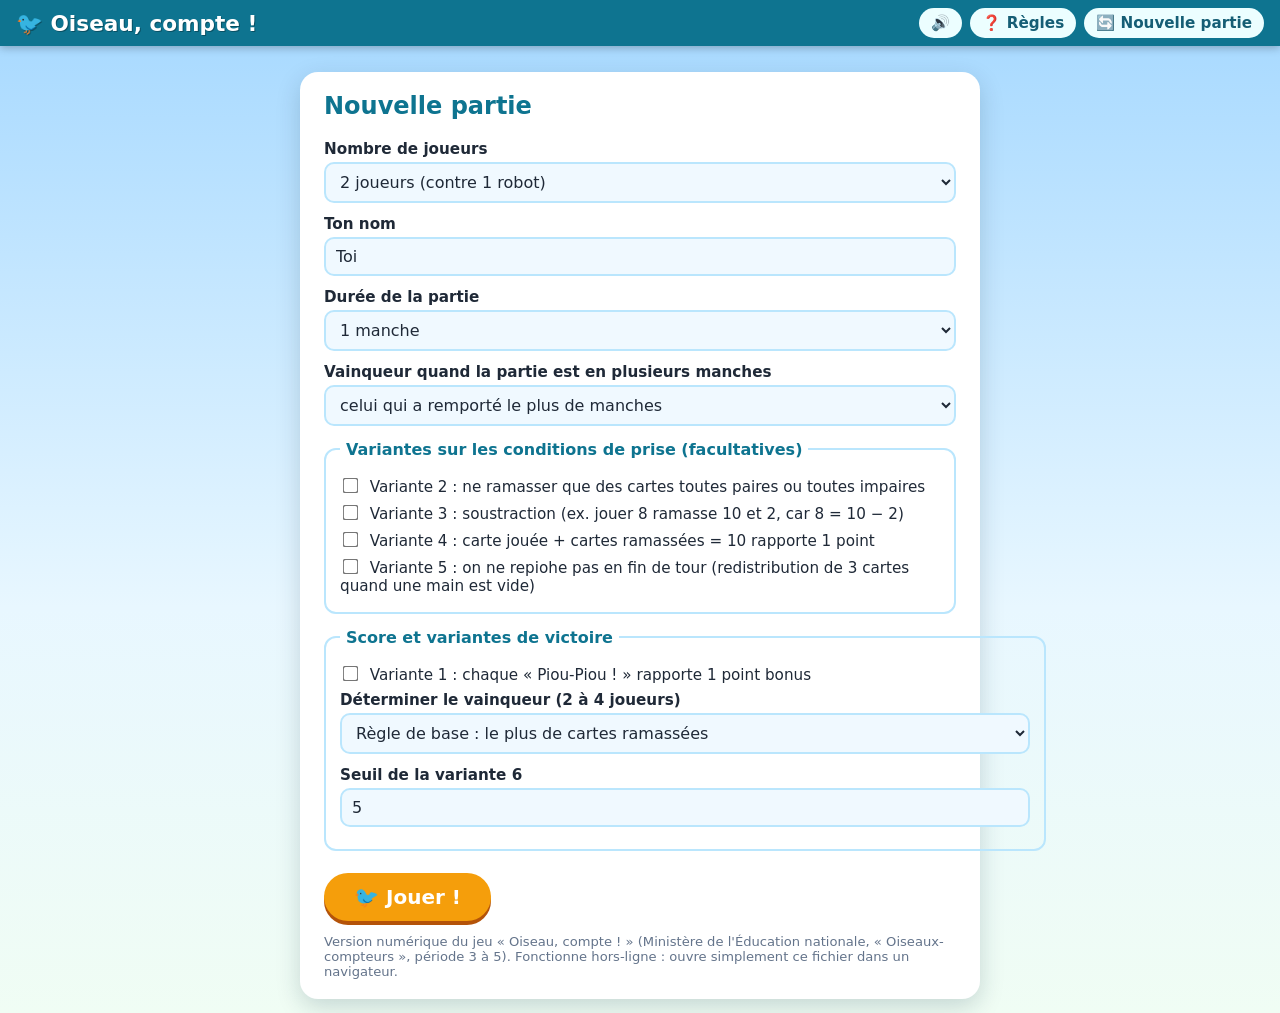
==== index.html @ 96b295ea "Ajout du jeu numérique « Oiseau, compte ! » (version web autonome) - index.html/style.css/ui.js : in" ====
<!DOCTYPE html>
<html lang="fr">
<head>
<meta charset="utf-8">
<meta name="viewport" content="width=device-width, initial-scale=1">
<title>Oiseau, compte ! — version numérique</title>
<link rel="icon" href="data:image/svg+xml,%3Csvg xmlns='http://www.w3.org/2000/svg' viewBox='0 0 100 100'%3E%3Ctext y='.9em' font-size='90'%3E%F0%9F%90%A6%3C/text%3E%3C/svg%3E">
<link rel="stylesheet" href="style.css">
</head>
<body>

<header id="topbar">
  <h1>🐦 Oiseau, compte !</h1>
  <div class="top-actions">
    <button id="btn-sound" class="chip-btn" title="Activer / couper le son">🔊</button>
    <button id="btn-rules" class="chip-btn" title="Afficher les règles du jeu">❓ Règles</button>
    <button id="btn-new" class="chip-btn" title="Retour au menu">🔄 Nouvelle partie</button>
  </div>
</header>

<main id="app">

  <!-- ============ Menu de configuration ============ -->
  <section id="screen-menu" class="screen">
    <div class="panel menu-panel">
      <h2>Nouvelle partie</h2>

      <div class="field">
        <label for="cfg-players">Nombre de joueurs</label>
        <select id="cfg-players">
          <option value="1">1 joueur — défi « Piou-Piou ! » (solo)</option>
          <option value="2" selected>2 joueurs (contre 1 robot)</option>
          <option value="3">3 joueurs (contre 2 robots)</option>
          <option value="4">4 joueurs (contre 3 robots)</option>
        </select>
      </div>

      <div class="field">
        <label for="cfg-name">Ton nom</label>
        <input id="cfg-name" type="text" value="Toi" maxlength="16" autocomplete="off">
      </div>

      <div class="field" id="field-rounds">
        <label for="cfg-rounds">Durée de la partie</label>
        <select id="cfg-rounds">
          <option value="1" selected>1 manche</option>
          <option value="3">3 manches</option>
          <option value="5">5 manches</option>
        </select>
      </div>

      <div class="field" id="field-matchmode">
        <label for="cfg-matchmode">Vainqueur quand la partie est en plusieurs manches</label>
        <select id="cfg-matchmode">
          <option value="manches" selected>celui qui a remporté le plus de manches</option>
          <option value="cumul">celui qui a le plus de points au total (cumul des manches)</option>
        </select>
      </div>

      <fieldset>
        <legend>Variantes sur les conditions de prise (facultatives)</legend>
        <label class="check"><input type="checkbox" id="v-parity"> Variante 2 : ne ramasser que des cartes toutes paires ou toutes impaires</label>
        <label class="check"><input type="checkbox" id="v-sub"> Variante 3 : soustraction (ex. jouer 8 ramasse 10 et 2, car 8 = 10 − 2)</label>
        <label class="check"><input type="checkbox" id="v-comp10"> Variante 4 : carte jouée + cartes ramassées = 10 rapporte 1 point</label>
        <label class="check"><input type="checkbox" id="v-nodraw"> Variante 5 : on ne repiohe pas en fin de tour (redistribution de 3 cartes quand une main est vide)</label>
      </fieldset>

      <fieldset>
        <legend>Score et variantes de victoire</legend>
        <label class="check"><input type="checkbox" id="v-pioupoint"> Variante 1 : chaque « Piou-Piou ! » rapporte 1 point bonus</label>
        <div class="field" id="field-scoring">
          <label for="cfg-scoring">Déterminer le vainqueur (2 à 4 joueurs)</label>
          <select id="cfg-scoring">
            <option value="cards" selected>Règle de base : le plus de cartes ramassées</option>
            <option value="le5">Variante 6 : le plus de cartes de valeur inférieure ou égale au seuil</option>
            <option value="piles10">Variante 7 : le plus de piles de cartes dont la somme vaut 10</option>
            <option value="sum">Variante 8 : la plus grande somme des valeurs ramassées</option>
            <option value="suite">Variante 9a : la plus grande suite (toutes couleurs confondues)</option>
            <option value="suiteMono">Variante 9b : la plus grande suite de cartes de même couleur</option>
            <option value="points10">Variante 10 : 1 point par paire de même valeur + 1 point par couleur majoritaire</option>
            <option value="pointsCarres">Variante 10 enrichie : 1 / 4 / 9 / 16 points (seule, paire, brelan, carré)</option>
          </select>
        </div>
        <div class="field" id="field-seuil" hidden>
          <label for="cfg-seuil">Seuil de la variante 6</label>
          <input id="cfg-seuil" type="number" min="1" max="10" value="5">
        </div>
      </fieldset>

      <button id="btn-play" class="big-btn">🐦 Jouer !</button>
      <p class="hint">Version numérique du jeu « Oiseau, compte ! » (Ministère de l'Éducation nationale, « Oiseaux-compteurs », période 3 à 5). Fonctionne hors-ligne : ouvre simplement ce fichier dans un navigateur.</p>
    </div>
  </section>

  <!-- ============ Écran de jeu ============ -->
  <section id="screen-game" class="screen" hidden>
    <div id="scorebar"></div>
    <div id="opponents"></div>
    <div id="table-area">
      <div id="pioche" title="La pioche"></div>
      <div id="voliere-wrap">
        <div class="voliere-label">La volière (cartes exposées au centre)</div>
        <div id="voliere"></div>
      </div>
    </div>
    <div id="message"></div>
    <div id="hand-wrap">
      <div class="hand-label" id="hand-label">Ta main</div>
      <div id="hand"></div>
    </div>
    <div id="log"></div>
  </section>

</main>

<!-- ============ Modale : règles ============ -->
<div id="modal-rules" class="modal" hidden>
  <div class="panel modal-panel">
    <h2>🐦 Règles du jeu « Oiseau, compte ! »</h2>
    <div id="rules-active"></div>
    <ol class="rules-list">
      <li><strong>Matériel :</strong> 40 cartes — les valeurs 1 à 10, chacune en 4 couleurs (bleu, jaune, orange, violet).</li>
      <li><strong>Mise en place :</strong> chaque joueur reçoit <strong>3 cartes</strong> en main ; <strong>4 cartes</strong> sont exposées au centre de la table : <strong>la volière</strong>. Le reste forme la pioche. Si 3 ou 4 cartes « 10 » sont exposées, on les remet dans la pioche, on mélange et on expose 4 nouvelles cartes.</li>
      <li><strong>Déroulement :</strong> à son tour, le joueur choisit une de ses 3 cartes pour <strong>faire un pli</strong> (ramasser des cartes de la volière) :
        <ul>
          <li>ramasser une carte exposée de <strong>valeur identique</strong> à la carte jouée (cette prise est <strong>prioritaire</strong>) ;</li>
          <li>ou ramasser des cartes exposées dont la <strong>somme des valeurs est égale</strong> à la valeur de la carte jouée.</li>
        </ul>
      </li>
      <li>Le pli réussi : les cartes ramassées + la carte jouée sont posées à côté du joueur. <strong>Si le joueur ramasse toutes les cartes de la volière, il dit « Piou-Piou ! »</strong></li>
      <li>Si aucun pli n'est possible, le joueur <strong>pose une de ses cartes</strong> dans la volière.</li>
      <li>En fin de tour, le joueur <strong>repiohe une carte</strong> pour avoir de nouveau 3 cartes en main. Si la volière est vide au début de son tour, le joueur suivant pose une carte au centre.</li>
      <li><strong>Fin de la manche :</strong> quand la pioche est épuisée, on joue jusqu'à ce que les mains soient vides. Les cartes restées dans la volière ne comptent pas.</li>
      <li><strong>Vainqueur :</strong> à 2-4 joueurs, celui qui a le plus de cartes (ou la variante de victoire choisie). En solo, le défi est de réaliser le plus de « Piou-Piou ! ».</li>
    </ol>
    <button class="big-btn" id="btn-close-rules">J'ai compris !</button>
  </div>
</div>

<!-- ============ Modale : fin de manche / de match ============ -->
<div id="modal-end" class="modal" hidden>
  <div class="panel modal-panel">
    <h2 id="end-title">Fin de la manche</h2>
    <div id="end-body"></div>
    <div id="end-buttons" class="end-buttons"></div>
  </div>
</div>

<div id="piou-banner" hidden></div>

<script src="engine.js"></script>
<script src="ui.js"></script>
</body>
</html>
---- style.css ----
:root {
  --bleu: #2f6fed;
  --jaune: #eab308;
  --orange: #f2762e;
  --violet: #8b5cf6;
  --ink: #1f2937;
  --sky1: #a5d8ff;
  --sky2: #e8f7ff;
}

* { box-sizing: border-box; }

html, body { margin: 0; padding: 0; }

body {
  font-family: "Comic Sans MS", "Chalkboard SE", "Segoe UI", system-ui, sans-serif;
  background: linear-gradient(180deg, var(--sky1) 0%, var(--sky2) 60%, #f0fdf4 100%);
  color: var(--ink);
  min-height: 100vh;
}

/* ---------- Barre du haut ---------- */
#topbar {
  display: flex;
  align-items: center;
  justify-content: space-between;
  gap: 10px;
  padding: 8px 16px;
  background: #0e7490;
  color: #fff;
  box-shadow: 0 2px 8px rgba(0, 0, 0, .25);
  position: sticky;
  top: 0;
  z-index: 20;
}
#topbar h1 { font-size: 1.35rem; margin: 0; text-shadow: 1px 1px 0 rgba(0,0,0,.3); }
.top-actions { display: flex; gap: 8px; }
.chip-btn {
  font-family: inherit;
  font-size: .95rem;
  border: none;
  border-radius: 999px;
  padding: 6px 12px;
  background: #ecfeff;
  color: #155e75;
  font-weight: 700;
  cursor: pointer;
}
.chip-btn:hover { background: #fff; }

/* ---------- Écrans ---------- */
.screen { padding: 14px; }
#screen-menu { display: flex; justify-content: center; }

.panel {
  background: #fff;
  border-radius: 18px;
  padding: 20px 24px;
  box-shadow: 0 8px 24px rgba(2, 44, 60, .18);
}
.menu-panel { max-width: 680px; width: 100%; margin-top: 12px; }
.menu-panel h2 { margin-top: 0; color: #0e7490; }

.field { display: flex; flex-direction: column; gap: 4px; margin-bottom: 12px; }
.field label { font-weight: 700; font-size: .95rem; }
.field select, .field input {
  font-family: inherit;
  font-size: 1rem;
  padding: 8px 10px;
  border: 2px solid #bae6fd;
  border-radius: 10px;
  background: #f0f9ff;
  color: var(--ink);
}
fieldset {
  border: 2px solid #bae6fd;
  border-radius: 12px;
  margin: 14px 0;
  padding: 10px 14px;
}
legend { font-weight: 700; color: #0e7490; padding: 0 6px; }
label.check { display: block; margin: 7px 0; font-size: .95rem; cursor: pointer; }
label.check input { margin-right: 8px; transform: scale(1.2); }

.big-btn {
  font-family: inherit;
  font-size: 1.25rem;
  font-weight: 800;
  border: none;
  border-radius: 999px;
  padding: 12px 30px;
  background: #f59e0b;
  color: #fff;
  cursor: pointer;
  box-shadow: 0 4px 0 #b45309;
  transition: transform .1s;
  margin-top: 8px;
}
.big-btn:hover { transform: scale(1.05); }
.big-btn:active { transform: translateY(3px); box-shadow: 0 1px 0 #b45309; }
.big-btn.secondary { background: #0e7490; box-shadow: 0 4px 0 #155e75; }
.big-btn:disabled { background: #9ca3af; box-shadow: 0 4px 0 #6b7280; cursor: not-allowed; transform: none; }

.hint { font-size: .82rem; color: #64748b; margin-bottom: 0; }

/* ---------- Barre des scores ---------- */
#scorebar {
  display: flex;
  flex-wrap: wrap;
  gap: 8px;
  align-items: center;
  justify-content: center;
  margin-bottom: 10px;
}
.score-chip {
  background: #fff;
  border: 2px solid #bae6fd;
  border-radius: 999px;
  padding: 5px 14px;
  font-size: .95rem;
  font-weight: 700;
  display: flex;
  gap: 8px;
  align-items: center;
}
.score-chip.active { border-color: #f59e0b; background: #fffbeb; box-shadow: 0 0 0 3px rgba(245, 158, 11, .25); }
.score-chip.out { opacity: .55; }
.score-chip .round-tag { color: #0e7490; }

/* ---------- Adversaires ---------- */
#opponents { display: flex; flex-wrap: wrap; gap: 10px; justify-content: center; margin-bottom: 10px; }
.opponent {
  background: rgba(255, 255, 255, .9);
  border: 2px solid #bae6fd;
  border-radius: 14px;
  padding: 8px 14px;
  text-align: center;
  min-width: 130px;
}
.opponent.active { border-color: #f59e0b; box-shadow: 0 0 0 3px rgba(245, 158, 11, .25); }
.opponent .opp-name { font-weight: 800; margin-bottom: 4px; }
.opponent .backs { display: flex; gap: 3px; justify-content: center; margin-bottom: 5px; }
.opponent .stats { font-size: .85rem; color: #334155; display: flex; gap: 10px; justify-content: center; }

/* ---------- Table (pioche + volière) ---------- */
#table-area { display: flex; gap: 16px; justify-content: center; align-items: center; flex-wrap: wrap; margin-bottom: 10px; }
#pioche { text-align: center; }
#pioche .pioche-count { font-size: .8rem; font-weight: 700; color: #0e7490; margin-top: 4px; }
#voliere-wrap { flex: 1; min-width: 280px; max-width: 760px; }
.voliere-label, .hand-label { text-align: center; font-weight: 800; color: #0e7490; margin-bottom: 6px; font-size: .95rem; }
#voliere {
  display: flex;
  flex-wrap: wrap;
  gap: 10px;
  justify-content: center;
  align-items: center;
  min-height: 140px;
  padding: 14px;
  background: rgba(255, 255, 255, .55);
  border: 3px dashed #7dd3fc;
  border-radius: 16px;
}
#voliere:empty::after { content: "La volière est vide…"; color: #64748b; font-size: .9rem; }

/* ---------- Cartes ---------- */
.card {
  width: 84px;
  height: 118px;
  border-radius: 12px;
  position: relative;
  background: #fff;
  border: 4px solid #999;
  box-shadow: 0 3px 6px rgba(0, 0, 0, .25);
  display: flex;
  align-items: center;
  justify-content: center;
  user-select: none;
  transition: transform .12s ease;
  flex: 0 0 auto;
}
.card .val { font-size: 2.1rem; font-weight: 800; }
.card .bird { position: absolute; top: 3px; left: 50%; transform: translateX(-50%); font-size: 1.05rem; }
.card .corner { position: absolute; font-size: .78rem; font-weight: 800; }
.card .corner.tl { top: 3px; left: 6px; }
.card .corner.br { bottom: 3px; right: 6px; transform: rotate(180deg); }
.card.c-bleu   { border-color: var(--bleu);   background: linear-gradient(160deg, #dbeafe, #93c5fd); }
.card.c-jaune  { border-color: var(--jaune);  background: linear-gradient(160deg, #fef9c3, #fde047); }
.card.c-orange { border-color: var(--orange); background: linear-gradient(160deg, #ffedd5, #fdba74); }
.card.c-violet { border-color: var(--violet); background: linear-gradient(160deg, #ede9fe, #c4b5fd); }
.card.back {
  border-color: #134e4a;
  background: repeating-linear-gradient(45deg, #0f766e 0 8px, #115e59 8px 16px);
}
.card.back .back-bird { font-size: 1.5rem; }
.card.small { width: 42px; height: 60px; border-width: 3px; border-radius: 8px; }
.card.small .val { font-size: 1.05rem; }
.card.small .bird { font-size: .65rem; top: 2px; }
.card.small .corner { display: none; }
.card.small.back .back-bird { font-size: .85rem; }

#hand { display: flex; gap: 14px; justify-content: center; flex-wrap: wrap; }
#hand .card { width: 104px; height: 146px; }
#hand .card .val { font-size: 2.6rem; }
#hand .card.playable { cursor: pointer; }
#hand .card.playable:hover { transform: translateY(-12px) scale(1.05); box-shadow: 0 8px 14px rgba(0, 0, 0, .3); }
#hand .card.selected { transform: translateY(-16px); outline: 5px solid #f59e0b; }
#hand .card.disabled { filter: grayscale(.55) opacity(.6); cursor: not-allowed; }
#voliere .card.target { outline: 3px solid #22c55e; cursor: pointer; animation: pulse 1s infinite; }
#voliere .card.target:hover { transform: translateY(-8px); }
#voliere .card.selected { transform: translateY(-14px); outline: 5px solid #f59e0b; }
@keyframes pulse { 50% { outline-color: #bbf7d0; } }

/* ---------- Message + boutons d'action ---------- */
#message {
  text-align: center;
  font-weight: 700;
  font-size: 1.05rem;
  min-height: 2.2em;
  margin: 6px auto 10px;
  max-width: 760px;
  display: flex;
  flex-direction: column;
  align-items: center;
  gap: 8px;
}
#message .actions { display: flex; gap: 10px; }
.action-btn {
  font-family: inherit;
  font-size: 1rem;
  font-weight: 800;
  border: none;
  border-radius: 999px;
  padding: 8px 20px;
  cursor: pointer;
  color: #fff;
  background: #16a34a;
  box-shadow: 0 3px 0 #15803d;
}
.action-btn:disabled { background: #9ca3af; box-shadow: 0 3px 0 #6b7280; cursor: not-allowed; }
.action-btn.cancel { background: #64748b; box-shadow: 0 3px 0 #475569; }
#message.flash { color: #dc2626; }

/* ---------- Journal ---------- */
#log {
  max-width: 760px;
  margin: 10px auto 20px;
  max-height: 110px;
  overflow-y: auto;
  background: rgba(255, 255, 255, .65);
  border-radius: 10px;
  padding: 6px 12px;
  font-size: .82rem;
  color: #334155;
}
#log .log-line { padding: 1px 0; border-bottom: 1px dashed #e2e8f0; }
#log .log-line:last-child { border-bottom: none; }

/* ---------- Modales ---------- */
.modal {
  position: fixed;
  inset: 0;
  background: rgba(15, 23, 42, .55);
  display: flex;
  align-items: center;
  justify-content: center;
  z-index: 50;
  padding: 16px;
}
.modal[hidden] { display: none; }
.modal-panel { max-width: 640px; width: 100%; max-height: 88vh; overflow-y: auto; }
.modal-panel h2 { margin-top: 0; color: #0e7490; }
.rules-list { line-height: 1.45; font-size: .95rem; padding-left: 20px; }
.rules-list li { margin-bottom: 8px; }
.rules-list ul { margin: 4px 0 0; }
#rules-active { background: #fffbeb; border: 2px solid #fde68a; border-radius: 10px; padding: 8px 12px; font-size: .88rem; margin-bottom: 10px; }
#rules-active:empty { display: none; }

.end-buttons { display: flex; gap: 10px; flex-wrap: wrap; margin-top: 14px; }
table.score-table { border-collapse: collapse; width: 100%; margin: 10px 0; font-size: .95rem; }
table.score-table th, table.score-table td { border: 1px solid #e2e8f0; padding: 6px 10px; text-align: left; }
table.score-table th { background: #f0f9ff; }
table.score-table tr.winner td { background: #fef9c3; font-weight: 800; }
.solo-score { font-size: 2rem; font-weight: 800; text-align: center; color: #b45309; margin: 10px 0; }
.match-block { margin-top: 12px; border-top: 2px dashed #bae6fd; padding-top: 8px; }

/* ---------- Bannière Piou-Piou ---------- */
#piou-banner {
  position: fixed;
  top: 18%;
  left: 50%;
  transform: translateX(-50%);
  background: linear-gradient(160deg, #fde047, #f59e0b);
  color: #7c2d12;
  font-size: 2.2rem;
  font-weight: 900;
  padding: 18px 36px;
  border-radius: 999px;
  border: 5px solid #fff;
  box-shadow: 0 10px 30px rgba(0, 0, 0, .35);
  z-index: 100;
  animation: bounce .5s ease;
  text-align: center;
}
#piou-banner[hidden] { display: none; }
@keyframes bounce {
  0% { transform: translateX(-50%) scale(.3); }
  60% { transform: translateX(-50%) scale(1.15); }
  100% { transform: translateX(-50%) scale(1); }
}

/* ---------- Petit écran ---------- */
@media (max-width: 640px) {
  #topbar h1 { font-size: 1.05rem; }
  .card { width: 66px; height: 94px; }
  #hand .card { width: 84px; height: 118px; }
  #hand .card .val { font-size: 2rem; }
  .card .val { font-size: 1.6rem; }
  #piou-banner { font-size: 1.4rem; padding: 12px 22px; }
}
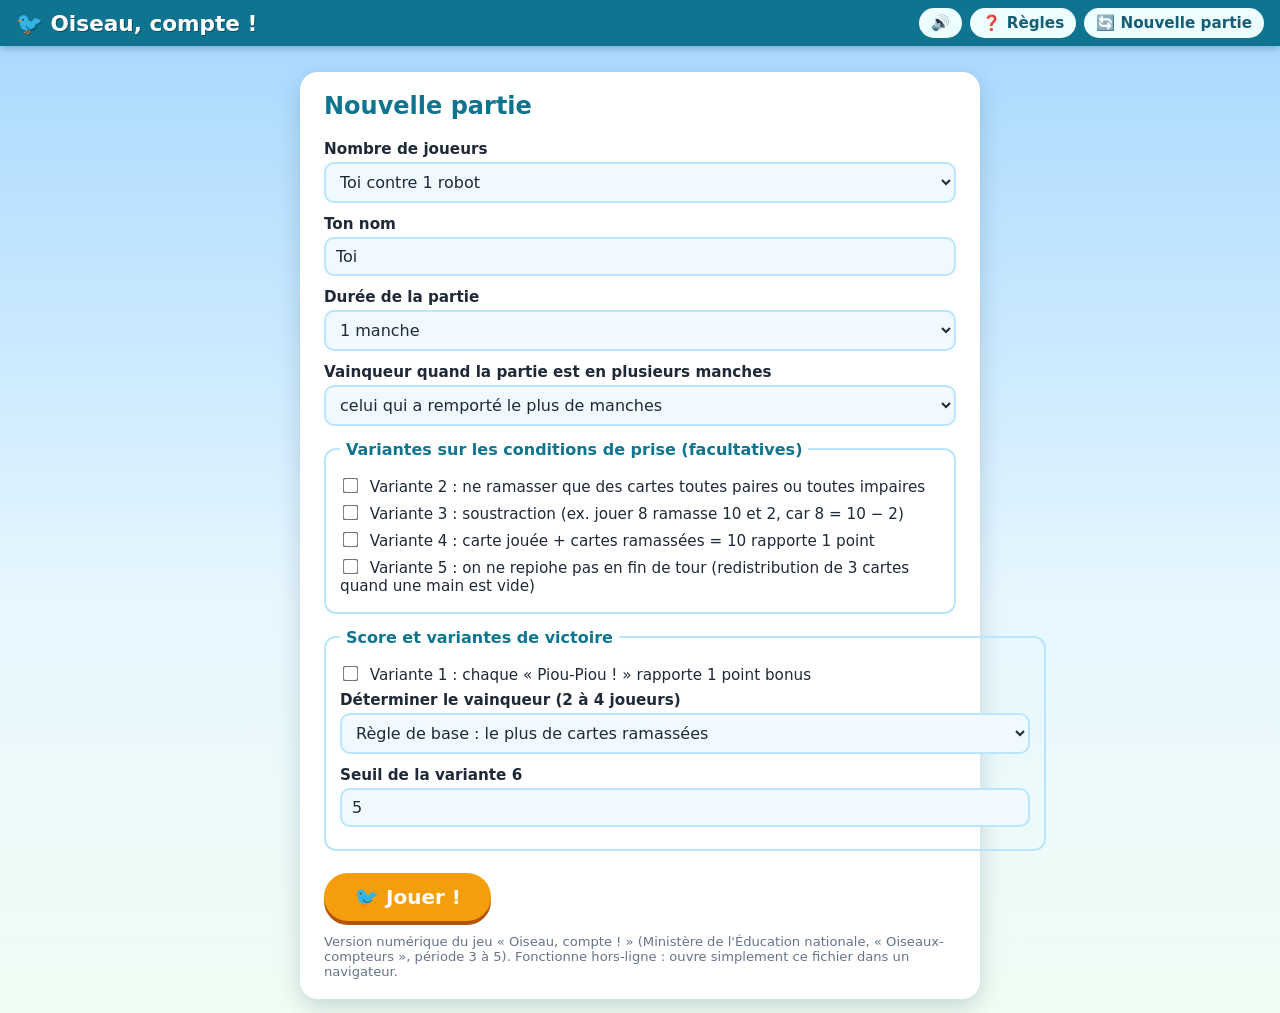
==== commit 293b97dc: "Mode « toi contre 1 robot » explicite et suppression des indices visuels de pli - Menu : « Solo (1 j" ====
--- a/index.html
+++ b/index.html
@@ -28,10 +28,10 @@
       <div class="field">
         <label for="cfg-players">Nombre de joueurs</label>
         <select id="cfg-players">
-          <option value="1">1 joueur — défi « Piou-Piou ! » (solo)</option>
-          <option value="2" selected>2 joueurs (contre 1 robot)</option>
-          <option value="3">3 joueurs (contre 2 robots)</option>
-          <option value="4">4 joueurs (contre 3 robots)</option>
+          <option value="1">Solo — 1 joueur (défi « Piou-Piou ! »)</option>
+          <option value="2" selected>Toi contre 1 robot</option>
+          <option value="3">Toi contre 2 robots</option>
+          <option value="4">Toi contre 3 robots</option>
         </select>
       </div>
 
--- a/style.css
+++ b/style.css
@@ -201,14 +201,12 @@
 #hand { display: flex; gap: 14px; justify-content: center; flex-wrap: wrap; }
 #hand .card { width: 104px; height: 146px; }
 #hand .card .val { font-size: 2.6rem; }
-#hand .card.playable { cursor: pointer; }
-#hand .card.playable:hover { transform: translateY(-12px) scale(1.05); box-shadow: 0 8px 14px rgba(0, 0, 0, .3); }
+#hand .card.clickable { cursor: pointer; }
+#hand .card.clickable:hover { transform: translateY(-12px) scale(1.05); box-shadow: 0 8px 14px rgba(0, 0, 0, .3); }
 #hand .card.selected { transform: translateY(-16px); outline: 5px solid #f59e0b; }
-#hand .card.disabled { filter: grayscale(.55) opacity(.6); cursor: not-allowed; }
-#voliere .card.target { outline: 3px solid #22c55e; cursor: pointer; animation: pulse 1s infinite; }
-#voliere .card.target:hover { transform: translateY(-8px); }
+#voliere .card.clickable { cursor: pointer; }
+#voliere .card.clickable:hover { transform: translateY(-8px); }
 #voliere .card.selected { transform: translateY(-14px); outline: 5px solid #f59e0b; }
-@keyframes pulse { 50% { outline-color: #bbf7d0; } }
 
 /* ---------- Message + boutons d'action ---------- */
 #message {
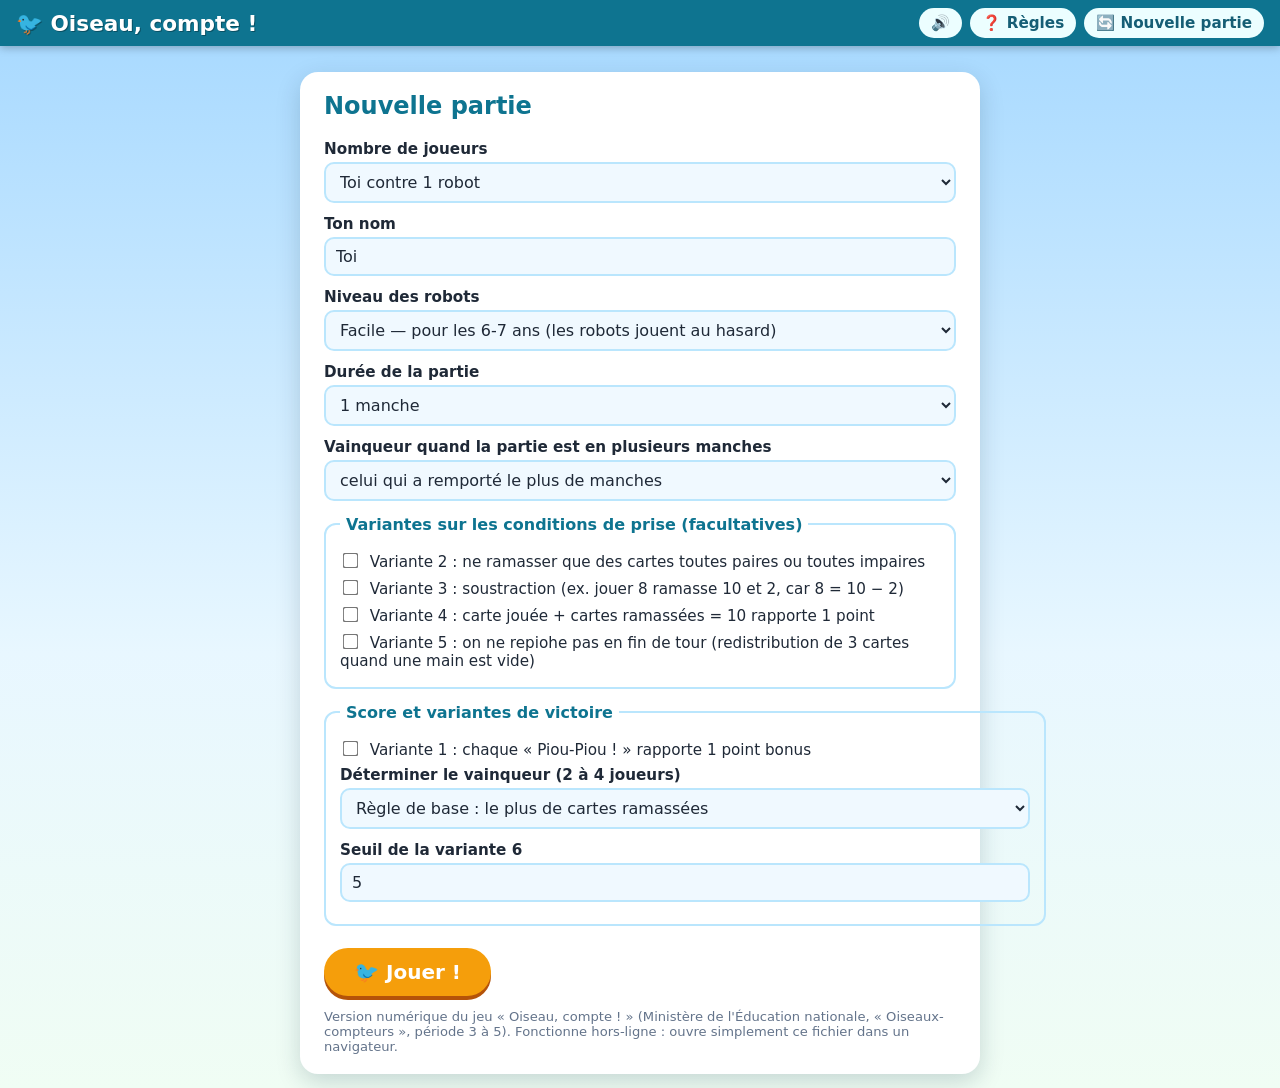
==== commit e1105691: "Difficulté des robots réglable (mode facile 6-7 ans) + justification des cartes quand un robot gagne" ====
--- a/index.html
+++ b/index.html
@@ -38,6 +38,14 @@
       <div class="field">
         <label for="cfg-name">Ton nom</label>
         <input id="cfg-name" type="text" value="Toi" maxlength="16" autocomplete="off">
+      </div>
+
+      <div class="field" id="field-difficulty">
+        <label for="cfg-difficulty">Niveau des robots</label>
+        <select id="cfg-difficulty">
+          <option value="easy" selected>Facile — pour les 6-7 ans (les robots jouent au hasard)</option>
+          <option value="normal">Normal — les robots jouent le meilleur pli</option>
+        </select>
       </div>
 
       <div class="field" id="field-rounds">
--- a/style.css
+++ b/style.css
@@ -280,6 +280,9 @@
 table.score-table tr.winner td { background: #fef9c3; font-weight: 800; }
 .solo-score { font-size: 2rem; font-weight: 800; text-align: center; color: #b45309; margin: 10px 0; }
 .match-block { margin-top: 12px; border-top: 2px dashed #bae6fd; padding-top: 8px; }
+.captured-block { margin-top: 14px; }
+.captured-block h3 { margin: 0 0 6px; font-size: 1rem; color: #0e7490; }
+.captured-row { display: flex; flex-wrap: wrap; gap: 6px; padding: 8px; background: #f0f9ff; border-radius: 10px; border: 1px solid #bae6fd; }
 
 /* ---------- Bannière Piou-Piou ---------- */
 #piou-banner {
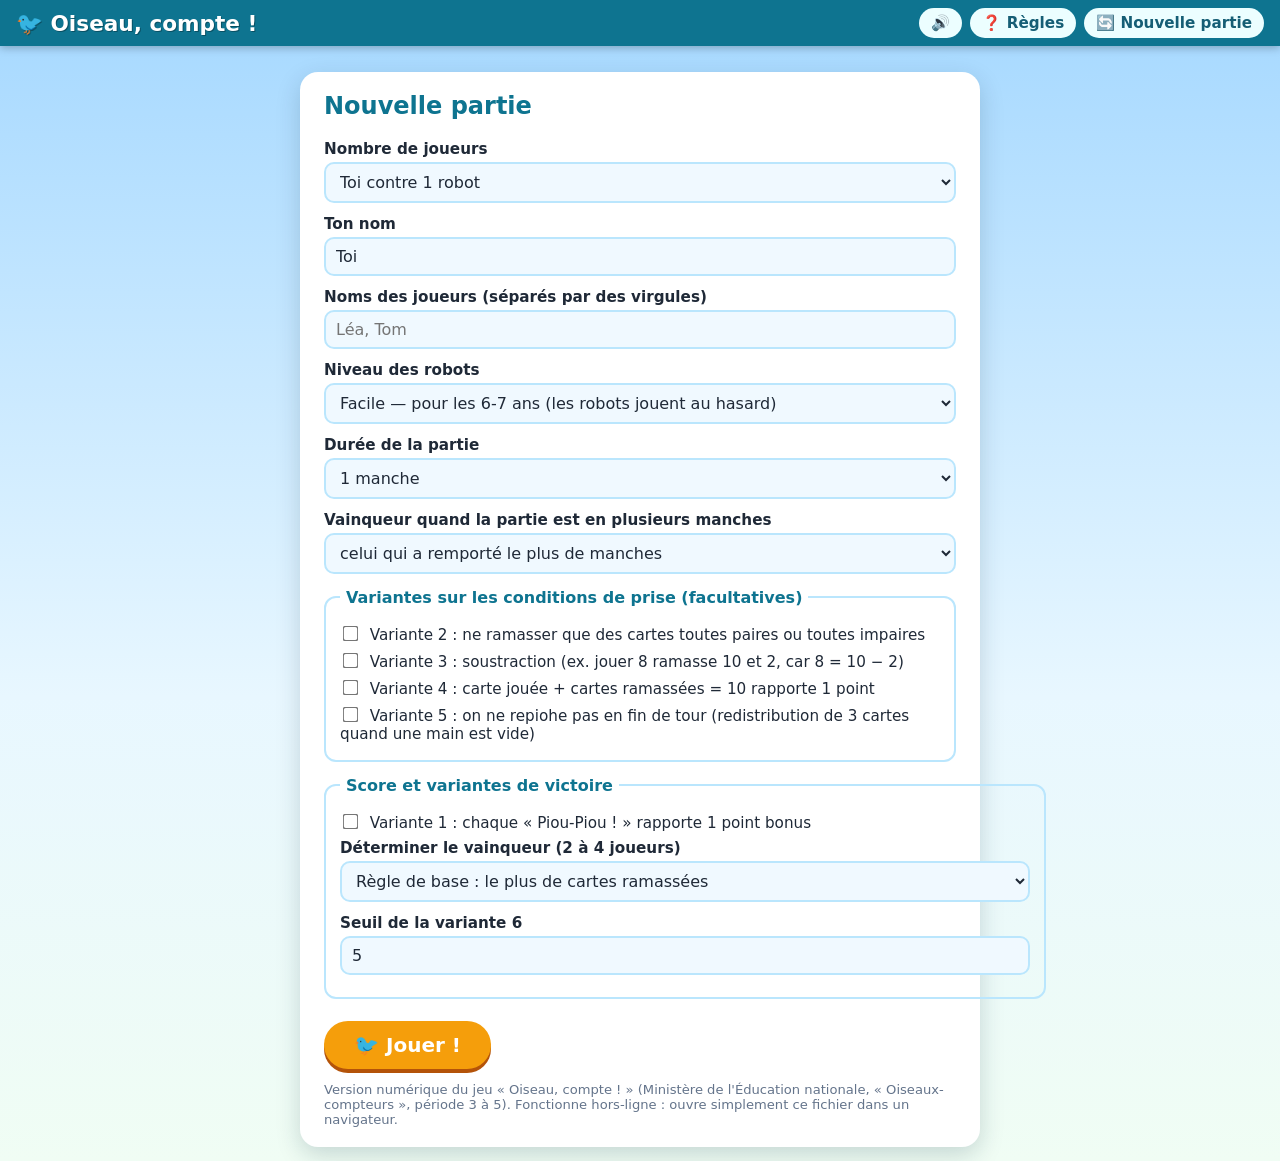
==== commit 912926a1: "Mode hotseat : 2/3/4 joueurs humains sur une seule tablette (pass-and-play) - Menu : options « 2/3/4" ====
--- a/index.html
+++ b/index.html
@@ -32,12 +32,20 @@
           <option value="2" selected>Toi contre 1 robot</option>
           <option value="3">Toi contre 2 robots</option>
           <option value="4">Toi contre 3 robots</option>
+          <option value="2h">2 joueurs humains sur cette tablette</option>
+          <option value="3h">3 joueurs humains sur cette tablette</option>
+          <option value="4h">4 joueurs humains sur cette tablette</option>
         </select>
       </div>
 
-      <div class="field">
+      <div class="field" id="field-name">
         <label for="cfg-name">Ton nom</label>
         <input id="cfg-name" type="text" value="Toi" maxlength="16" autocomplete="off">
+      </div>
+
+      <div class="field" id="field-names" hidden>
+        <label for="cfg-names">Noms des joueurs (séparés par des virgules)</label>
+        <input id="cfg-names" type="text" placeholder="Léa, Tom" autocomplete="off">
       </div>
 
       <div class="field" id="field-difficulty">
@@ -113,8 +121,11 @@
     </div>
     <div id="message"></div>
     <div id="hand-wrap">
-      <div class="hand-label" id="hand-label">Ta main</div>
-      <div id="hand"></div>
+      <div id="pile-human" class="pile" title="Tes cartes ramassées"></div>
+      <div class="hand-col">
+        <div class="hand-label" id="hand-label">Ta main</div>
+        <div id="hand"></div>
+      </div>
     </div>
     <div id="log"></div>
   </section>
--- a/style.css
+++ b/style.css
@@ -309,6 +309,15 @@
   100% { transform: translateX(-50%) scale(1); }
 }
 
+/* ---------- Animations, piles et glisser-déposer ---------- */
+#hand-wrap { display: flex; align-items: center; justify-content: center; gap: 22px; }
+.hand-col { display: flex; flex-direction: column; align-items: center; }
+.pile { display: flex; flex-direction: column; align-items: center; gap: 4px; min-width: 56px; }
+.pile-count { font-size: .85rem; font-weight: 800; color: #0e7490; }
+.card.ghost { box-shadow: 0 12px 24px rgba(0, 0, 0, .35); }
+.card.dragging { opacity: .35; }
+#table-area.drop-zone #voliere { border-color: #f59e0b; border-style: solid; background: rgba(253, 224, 71, .35); }
+
 /* ---------- Petit écran ---------- */
 @media (max-width: 640px) {
   #topbar h1 { font-size: 1.05rem; }
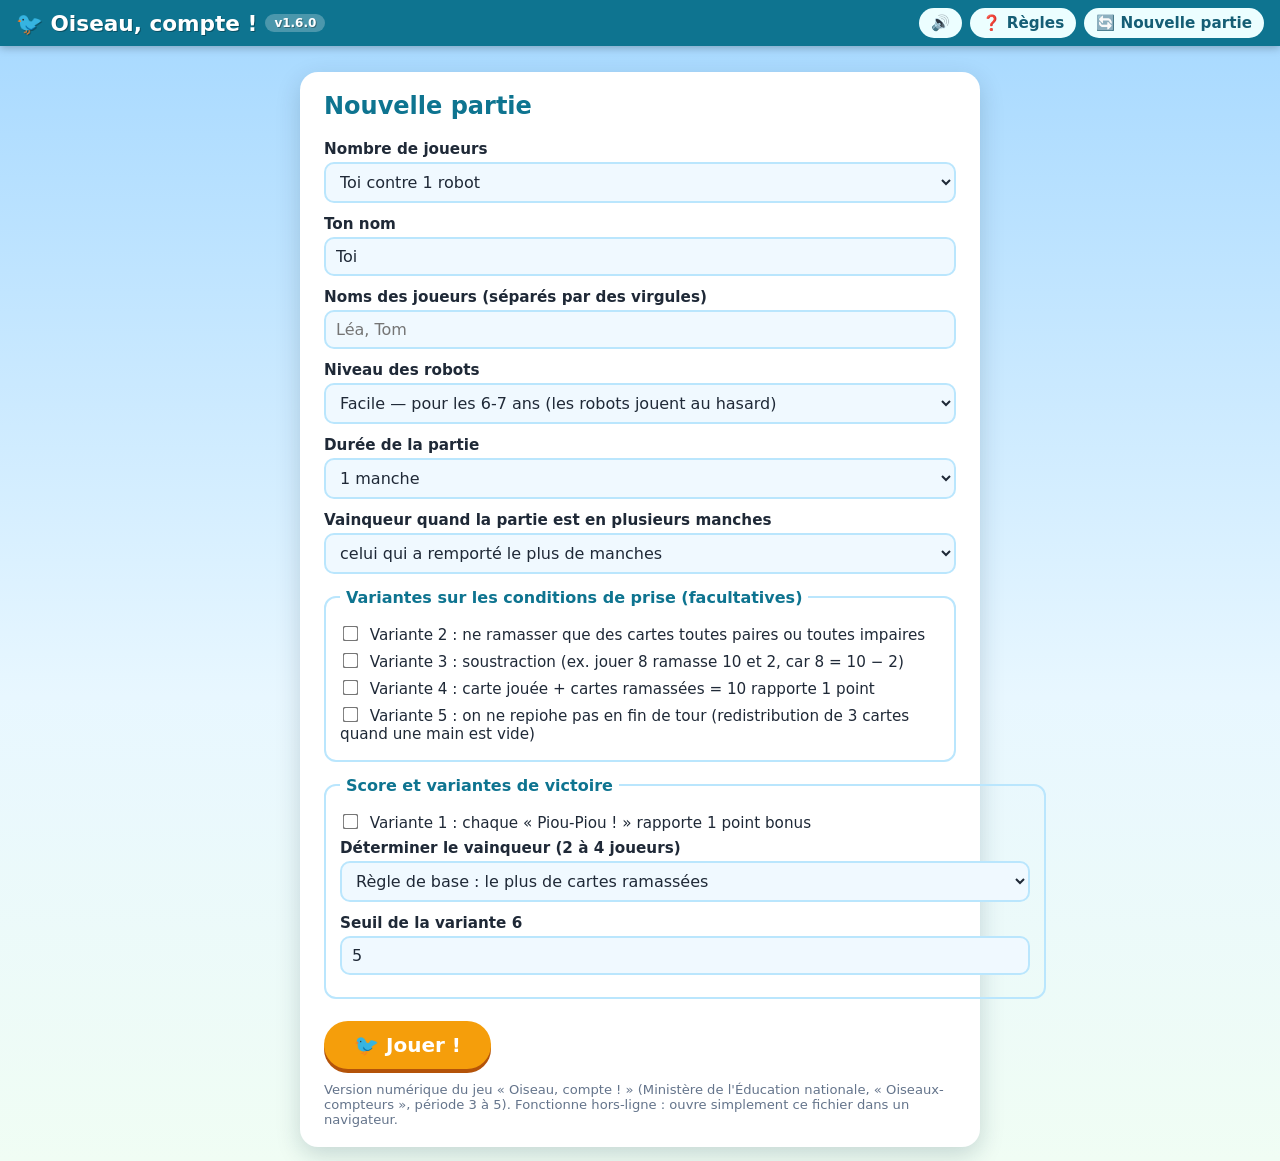
==== commit 6f3c7abf: "Numéro de version 1.6.0 : fichier VERSION + badge « v… » dans les deux jeux + historique (README)" ====
--- a/index.html
+++ b/index.html
@@ -10,7 +10,7 @@
 <body>
 
 <header id="topbar">
-  <h1>🐦 Oiseau, compte !</h1>
+  <h1>🐦 Oiseau, compte ! <span id="ver" class="ver"></span></h1>
   <div class="top-actions">
     <button id="btn-sound" class="chip-btn" title="Activer / couper le son">🔊</button>
     <button id="btn-rules" class="chip-btn" title="Afficher les règles du jeu">❓ Règles</button>
--- a/style.css
+++ b/style.css
@@ -33,7 +33,8 @@
   top: 0;
   z-index: 20;
 }
-#topbar h1 { font-size: 1.35rem; margin: 0; text-shadow: 1px 1px 0 rgba(0,0,0,.3); }
+#topbar h1 { font-size: 1.35rem; margin: 0; text-shadow: 1px 1px 0 rgba(0,0,0,.3); display: flex; align-items: center; gap: 8px; }
+.ver { font-size: .75rem; font-weight: 800; background: rgba(255,255,255,.25); padding: 2px 9px; border-radius: 999px; }
 .top-actions { display: flex; gap: 8px; }
 .chip-btn {
   font-family: inherit;
@@ -168,6 +169,7 @@
   height: 118px;
   border-radius: 12px;
   position: relative;
+  overflow: hidden;
   background: #fff;
   border: 4px solid #999;
   box-shadow: 0 3px 6px rgba(0, 0, 0, .25);
@@ -177,6 +179,15 @@
   user-select: none;
   transition: transform .12s ease;
   flex: 0 0 auto;
+}
+.card-img {
+  position: absolute;
+  inset: 0;
+  width: 100%;
+  height: 100%;
+  object-fit: cover;
+  border-radius: 8px;
+  pointer-events: none;
 }
 .card .val { font-size: 2.1rem; font-weight: 800; }
 .card .bird { position: absolute; top: 3px; left: 50%; transform: translateX(-50%); font-size: 1.05rem; }
